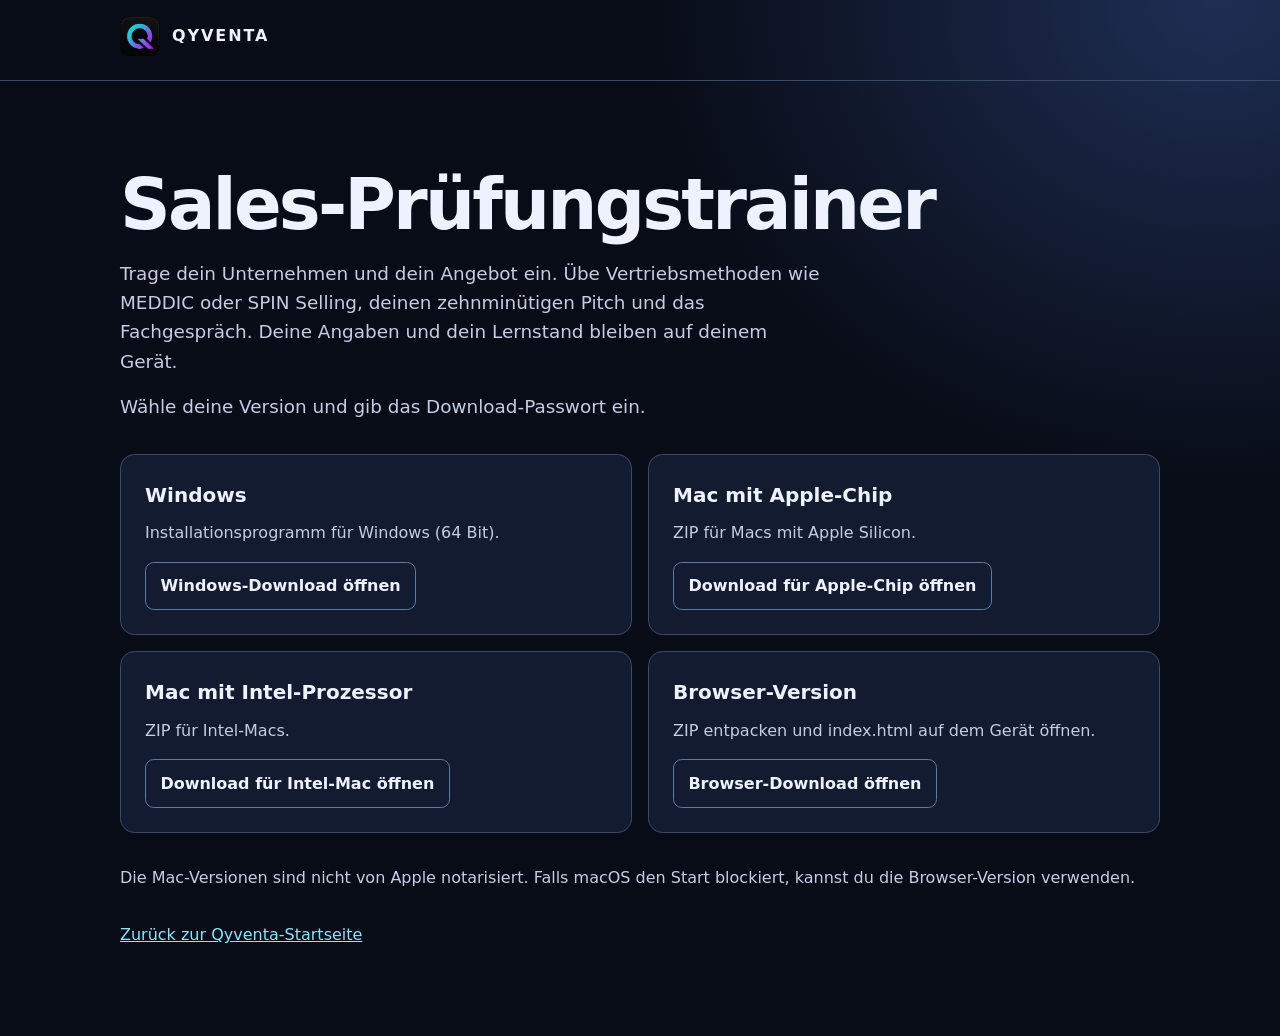
==== lerntrainer/index.html @ 7c7ea730 "Add password-protected sales trainer downloads" ====
<!doctype html>
<html lang="de">
<head>
  <meta charset="utf-8">
  <meta name="viewport" content="width=device-width, initial-scale=1">
  <meta name="description" content="Sales-Prüfungstrainer mit eigener B2B-Geschäftsidee, Quiz, Pitch und Fachgespräch. Passwortgeschützte Downloads für Batch 8.">
  <title>Sales-Prüfungstrainer herunterladen | Qyventa</title>
  <style>
    :root { color-scheme: dark; --ink:#eef2ff; --muted:#c4cde4; --line:#394b66; --accent:#81e9fa; }
    * { box-sizing:border-box; }
    body { margin:0; min-height:100vh; background:radial-gradient(ellipse at 95% 0%,#1e2e54 0,transparent 36rem),#080c16; color:var(--ink); font:1rem/1.6 system-ui,sans-serif; }
    .wrap { width:min(calc(100% - 2rem),65rem); margin-inline:auto; }
    header { border-bottom:1px solid var(--line); padding-block:1rem; }
    .brand { display:inline-flex; align-items:center; gap:.75rem; color:var(--ink); font-weight:750; text-decoration:none; letter-spacing:.12em; }
    .brand img { border-radius:.6rem; }
    main { padding-block:clamp(2.25rem,7vw,5.5rem); }
    h1 { margin:0; font-size:clamp(2rem,7vw,4.4rem); line-height:1.05; letter-spacing:-.04em; }
    .intro { max-width:44rem; color:var(--muted); font-size:clamp(1rem,2.5vw,1.15rem); }
    .versions { display:grid; grid-template-columns:repeat(2,minmax(0,1fr)); gap:1rem; padding:0; margin:2rem 0; list-style:none; }
    .versions li { min-width:0; display:grid; grid-template-rows:auto 1fr auto; gap:.6rem; padding:clamp(1rem,3vw,1.5rem); border:1px solid var(--line); background:#121b30; border-radius:.9rem; }
    h2,p { margin:0; }
    h2 { font-size:1.25rem; }
    .intro { margin-top:1rem; }
    .versions p,.hint { color:var(--muted); }
    .download { justify-self:start; margin-top:.4rem; display:inline-block; color:var(--ink); font-weight:750; padding:.65rem .9rem; border-radius:.55rem; border:1px solid #5b7b9c; text-decoration:none; }
    .download:hover { color:#0b233b; background:var(--accent); border-color:var(--accent); }
    a:focus-visible { outline:3px solid var(--accent); outline-offset:4px; }
    footer { margin-top:2rem; }
    footer a { color:var(--accent); }
    @media(max-width:41rem) { .versions { grid-template-columns:1fr; } }
  </style>
</head>
<body>
  <header><div class="wrap"><a class="brand" href="/"><img src="/qyventa-icon.png" width="40" height="40" alt="">QYVENTA</a></div></header>
  <main class="wrap">
    <h1>Sales-Prüfungstrainer</h1>
    <p class="intro">Trage dein Unternehmen und dein Angebot ein. Übe Vertriebsmethoden wie MEDDIC oder SPIN Selling, deinen zehnminütigen Pitch und das Fachgespräch. Deine Angaben und dein Lernstand bleiben auf deinem Gerät.</p>
    <p class="intro">Wähle deine Version und gib das Download-Passwort ein.</p>
    <ul class="versions">
      <li><h2>Windows</h2><p>Installationsprogramm für Windows (64 Bit).</p><a class="download" href="https://sales-pruefungstrainer-download.bashcore.chatgpt.site/?version=windows">Windows-Download öffnen</a></li>
      <li><h2>Mac mit Apple-Chip</h2><p>ZIP für Macs mit Apple Silicon.</p><a class="download" href="https://sales-pruefungstrainer-download.bashcore.chatgpt.site/?version=mac-arm">Download für Apple-Chip öffnen</a></li>
      <li><h2>Mac mit Intel-Prozessor</h2><p>ZIP für Intel-Macs.</p><a class="download" href="https://sales-pruefungstrainer-download.bashcore.chatgpt.site/?version=mac-intel">Download für Intel-Mac öffnen</a></li>
      <li><h2>Browser-Version</h2><p>ZIP entpacken und index.html auf dem Gerät öffnen.</p><a class="download" href="https://sales-pruefungstrainer-download.bashcore.chatgpt.site/?version=browser">Browser-Download öffnen</a></li>
    </ul>
    <p class="hint">Die Mac-Versionen sind nicht von Apple notarisiert. Falls macOS den Start blockiert, kannst du die Browser-Version verwenden.</p>
    <footer><a href="/">Zurück zur Qyventa-Startseite</a></footer>
  </main>
</body>
</html>
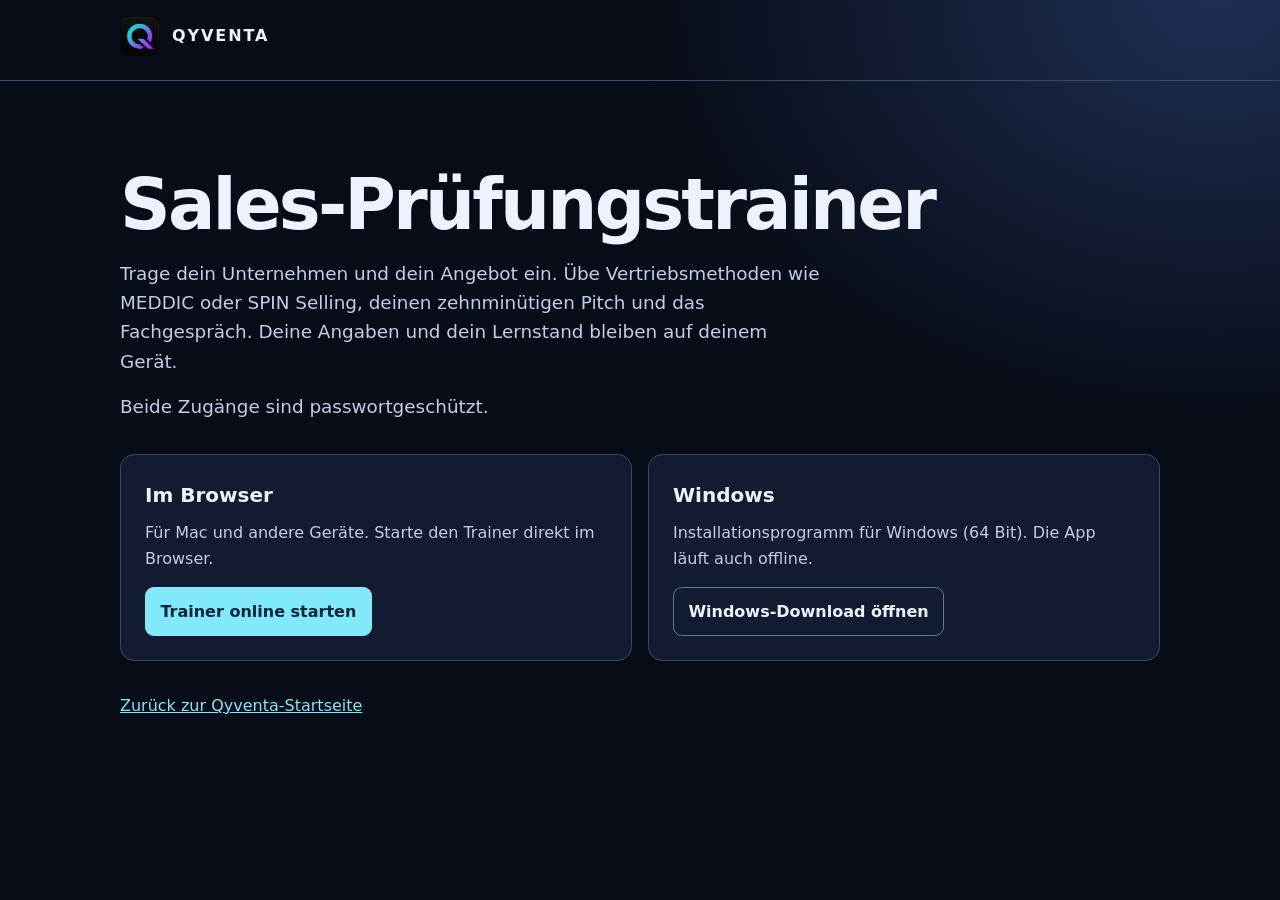
==== commit d4d7ed5d: "Offer the online trainer and Windows installer" ====
--- a/lerntrainer/index.html
+++ b/lerntrainer/index.html
@@ -1,49 +1,47 @@
-<!doctype html>
-<html lang="de">
-<head>
-  <meta charset="utf-8">
-  <meta name="viewport" content="width=device-width, initial-scale=1">
-  <meta name="description" content="Sales-Prüfungstrainer mit eigener B2B-Geschäftsidee, Quiz, Pitch und Fachgespräch. Passwortgeschützte Downloads für Batch 8.">
-  <title>Sales-Prüfungstrainer herunterladen | Qyventa</title>
-  <style>
-    :root { color-scheme: dark; --ink:#eef2ff; --muted:#c4cde4; --line:#394b66; --accent:#81e9fa; }
-    * { box-sizing:border-box; }
-    body { margin:0; min-height:100vh; background:radial-gradient(ellipse at 95% 0%,#1e2e54 0,transparent 36rem),#080c16; color:var(--ink); font:1rem/1.6 system-ui,sans-serif; }
-    .wrap { width:min(calc(100% - 2rem),65rem); margin-inline:auto; }
-    header { border-bottom:1px solid var(--line); padding-block:1rem; }
-    .brand { display:inline-flex; align-items:center; gap:.75rem; color:var(--ink); font-weight:750; text-decoration:none; letter-spacing:.12em; }
-    .brand img { border-radius:.6rem; }
-    main { padding-block:clamp(2.25rem,7vw,5.5rem); }
-    h1 { margin:0; font-size:clamp(2rem,7vw,4.4rem); line-height:1.05; letter-spacing:-.04em; }
-    .intro { max-width:44rem; color:var(--muted); font-size:clamp(1rem,2.5vw,1.15rem); }
-    .versions { display:grid; grid-template-columns:repeat(2,minmax(0,1fr)); gap:1rem; padding:0; margin:2rem 0; list-style:none; }
-    .versions li { min-width:0; display:grid; grid-template-rows:auto 1fr auto; gap:.6rem; padding:clamp(1rem,3vw,1.5rem); border:1px solid var(--line); background:#121b30; border-radius:.9rem; }
-    h2,p { margin:0; }
-    h2 { font-size:1.25rem; }
-    .intro { margin-top:1rem; }
-    .versions p,.hint { color:var(--muted); }
-    .download { justify-self:start; margin-top:.4rem; display:inline-block; color:var(--ink); font-weight:750; padding:.65rem .9rem; border-radius:.55rem; border:1px solid #5b7b9c; text-decoration:none; }
-    .download:hover { color:#0b233b; background:var(--accent); border-color:var(--accent); }
-    a:focus-visible { outline:3px solid var(--accent); outline-offset:4px; }
-    footer { margin-top:2rem; }
-    footer a { color:var(--accent); }
-    @media(max-width:41rem) { .versions { grid-template-columns:1fr; } }
-  </style>
-</head>
-<body>
-  <header><div class="wrap"><a class="brand" href="/"><img src="/qyventa-icon.png" width="40" height="40" alt="">QYVENTA</a></div></header>
-  <main class="wrap">
-    <h1>Sales-Prüfungstrainer</h1>
-    <p class="intro">Trage dein Unternehmen und dein Angebot ein. Übe Vertriebsmethoden wie MEDDIC oder SPIN Selling, deinen zehnminütigen Pitch und das Fachgespräch. Deine Angaben und dein Lernstand bleiben auf deinem Gerät.</p>
-    <p class="intro">Wähle deine Version und gib das Download-Passwort ein.</p>
-    <ul class="versions">
-      <li><h2>Windows</h2><p>Installationsprogramm für Windows (64 Bit).</p><a class="download" href="https://sales-pruefungstrainer-download.bashcore.chatgpt.site/?version=windows">Windows-Download öffnen</a></li>
-      <li><h2>Mac mit Apple-Chip</h2><p>ZIP für Macs mit Apple Silicon.</p><a class="download" href="https://sales-pruefungstrainer-download.bashcore.chatgpt.site/?version=mac-arm">Download für Apple-Chip öffnen</a></li>
-      <li><h2>Mac mit Intel-Prozessor</h2><p>ZIP für Intel-Macs.</p><a class="download" href="https://sales-pruefungstrainer-download.bashcore.chatgpt.site/?version=mac-intel">Download für Intel-Mac öffnen</a></li>
-      <li><h2>Browser-Version</h2><p>ZIP entpacken und index.html auf dem Gerät öffnen.</p><a class="download" href="https://sales-pruefungstrainer-download.bashcore.chatgpt.site/?version=browser">Browser-Download öffnen</a></li>
-    </ul>
-    <p class="hint">Die Mac-Versionen sind nicht von Apple notarisiert. Falls macOS den Start blockiert, kannst du die Browser-Version verwenden.</p>
-    <footer><a href="/">Zurück zur Qyventa-Startseite</a></footer>
-  </main>
-</body>
-</html>
+<!doctype html>
+<html lang="de">
+<head>
+  <meta charset="utf-8">
+  <meta name="viewport" content="width=device-width, initial-scale=1">
+  <meta name="description" content="Sales-Prüfungstrainer mit eigener B2B-Geschäftsidee, Quiz, Pitch und Fachgespräch. Passwortgeschützt im Browser oder als Windows-App verfügbar.">
+  <title>Sales-Prüfungstrainer | Qyventa</title>
+  <style>
+    :root { color-scheme: dark; --ink:#eef2ff; --muted:#c4cde4; --line:#394b66; --accent:#81e9fa; }
+    * { box-sizing:border-box; }
+    body { margin:0; min-height:100vh; background:radial-gradient(ellipse at 95% 0%,#1e2e54 0,transparent 36rem),#080c16; color:var(--ink); font:1rem/1.6 system-ui,sans-serif; }
+    .wrap { width:min(calc(100% - 2rem),65rem); margin-inline:auto; }
+    header { border-bottom:1px solid var(--line); padding-block:1rem; }
+    .brand { display:inline-flex; align-items:center; gap:.75rem; color:var(--ink); font-weight:750; text-decoration:none; letter-spacing:.12em; }
+    .brand img { border-radius:.6rem; }
+    main { padding-block:clamp(2.25rem,7vw,5.5rem); }
+    h1 { margin:0; font-size:clamp(2rem,7vw,4.4rem); line-height:1.05; letter-spacing:-.04em; }
+    .intro { max-width:44rem; color:var(--muted); font-size:clamp(1rem,2.5vw,1.15rem); }
+    .versions { display:grid; grid-template-columns:repeat(2,minmax(0,1fr)); gap:1rem; padding:0; margin:2rem 0; list-style:none; }
+    .versions li { min-width:0; display:grid; grid-template-rows:auto 1fr auto; gap:.6rem; padding:clamp(1rem,3vw,1.5rem); border:1px solid var(--line); background:#121b30; border-radius:.9rem; }
+    h2,p { margin:0; }
+    h2 { font-size:1.25rem; }
+    .intro { margin-top:1rem; }
+    .versions p { color:var(--muted); }
+    .action { justify-self:start; margin-top:.4rem; display:inline-block; color:var(--ink); font-weight:750; padding:.65rem .9rem; border-radius:.55rem; border:1px solid #5b7b9c; text-decoration:none; }
+    .action:hover,.action--primary { color:#0b233b; background:var(--accent); border-color:var(--accent); }
+    .action--primary:hover { background:#a8f2fc; border-color:#a8f2fc; }
+    a:focus-visible { outline:3px solid var(--accent); outline-offset:4px; }
+    footer { margin-top:2rem; }
+    footer a { color:var(--accent); }
+    @media(max-width:41rem) { .versions { grid-template-columns:1fr; } }
+  </style>
+</head>
+<body>
+  <header><div class="wrap"><a class="brand" href="/"><img src="/qyventa-icon.png" width="40" height="40" alt="">QYVENTA</a></div></header>
+  <main class="wrap">
+    <h1>Sales-Prüfungstrainer</h1>
+    <p class="intro">Trage dein Unternehmen und dein Angebot ein. Übe Vertriebsmethoden wie MEDDIC oder SPIN Selling, deinen zehnminütigen Pitch und das Fachgespräch. Deine Angaben und dein Lernstand bleiben auf deinem Gerät.</p>
+    <p class="intro">Beide Zugänge sind passwortgeschützt.</p>
+    <ul class="versions">
+      <li><h2>Im Browser</h2><p>Für Mac und andere Geräte. Starte den Trainer direkt im Browser.</p><a class="action action--primary" href="https://sales-pruefungstrainer-download.bashcore.chatgpt.site/?version=online">Trainer online starten</a></li>
+      <li><h2>Windows</h2><p>Installationsprogramm für Windows (64 Bit). Die App läuft auch offline.</p><a class="action" href="https://sales-pruefungstrainer-download.bashcore.chatgpt.site/?version=windows">Windows-Download öffnen</a></li>
+    </ul>
+    <footer><a href="/">Zurück zur Qyventa-Startseite</a></footer>
+  </main>
+</body>
+</html>
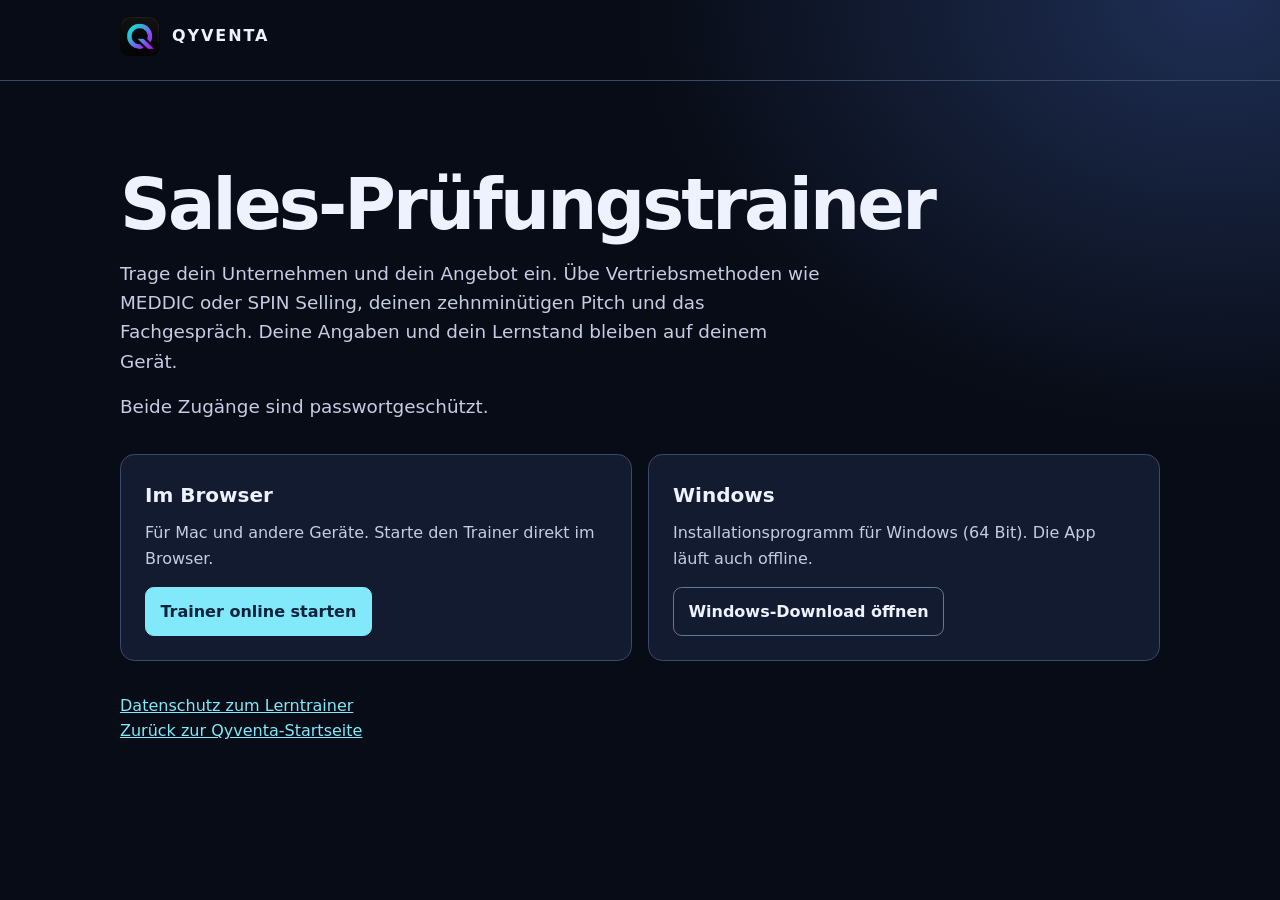
==== commit 294e7f20: "Document data protection for the sales trainer" ====
--- a/lerntrainer/index.html
+++ b/lerntrainer/index.html
@@ -38,10 +38,13 @@
     <p class="intro">Trage dein Unternehmen und dein Angebot ein. Übe Vertriebsmethoden wie MEDDIC oder SPIN Selling, deinen zehnminütigen Pitch und das Fachgespräch. Deine Angaben und dein Lernstand bleiben auf deinem Gerät.</p>
     <p class="intro">Beide Zugänge sind passwortgeschützt.</p>
     <ul class="versions">
-      <li><h2>Im Browser</h2><p>Für Mac und andere Geräte. Starte den Trainer direkt im Browser.</p><a class="action action--primary" href="https://sales-pruefungstrainer-download.bashcore.chatgpt.site/?version=online">Trainer online starten</a></li>
+      <li><h2>Im Browser</h2><p>Für Mac und andere Geräte. Starte den Trainer direkt im Browser.</p><a class="action action--primary" href="/lerntrainer/online/">Trainer online starten</a></li>
       <li><h2>Windows</h2><p>Installationsprogramm für Windows (64 Bit). Die App läuft auch offline.</p><a class="action" href="https://sales-pruefungstrainer-download.bashcore.chatgpt.site/?version=windows">Windows-Download öffnen</a></li>
     </ul>
-    <footer><a href="/">Zurück zur Qyventa-Startseite</a></footer>
+    <footer>
+      <p><a href="/#datenschutz-trainer">Datenschutz zum Lerntrainer</a></p>
+      <p><a href="/">Zurück zur Qyventa-Startseite</a></p>
+    </footer>
   </main>
 </body>
 </html>
